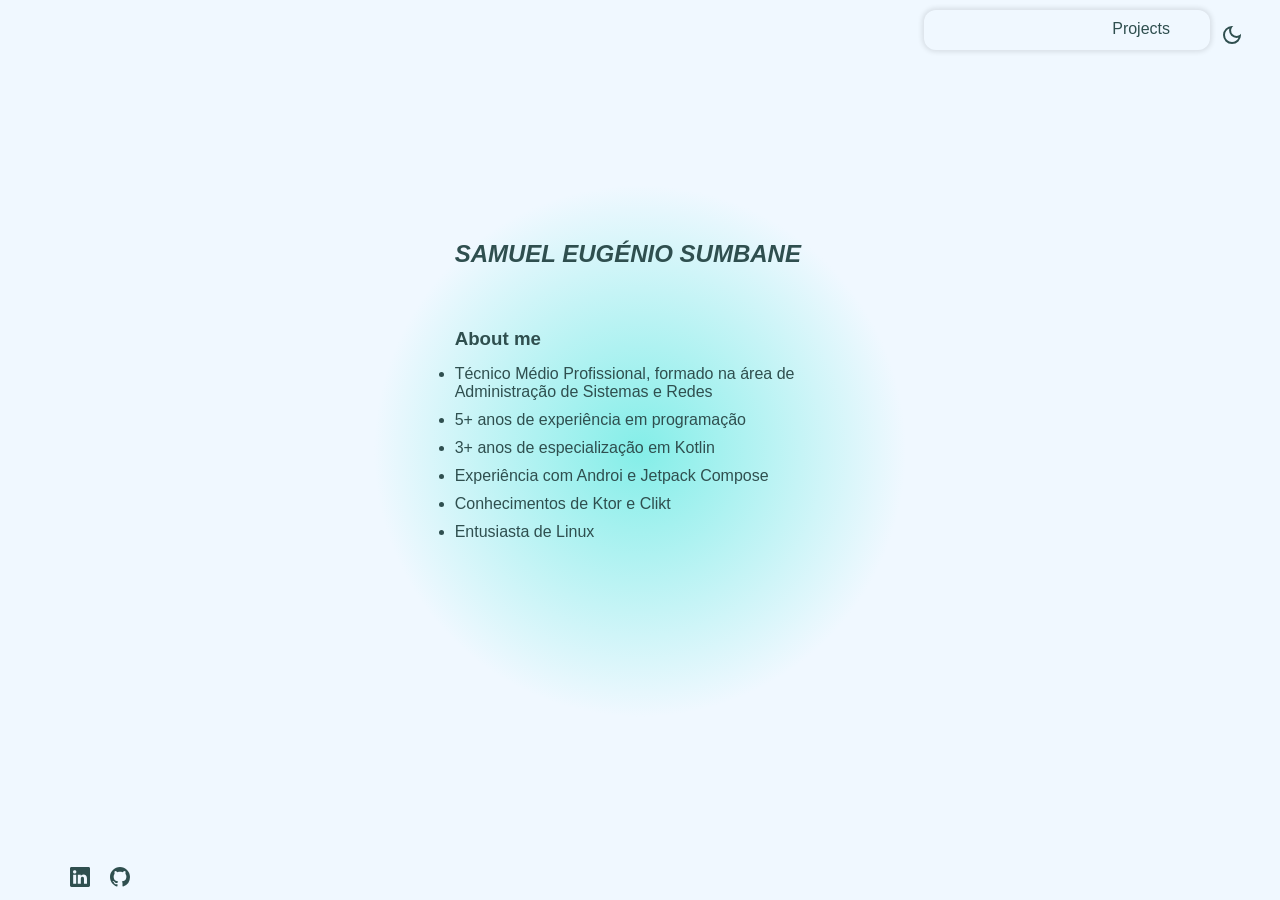
==== index.html @ 03520e5c "first commit" ====
<!DOCTYPE html>
<html lang="en">
  <head>
    <meta charset="UTF-8">
    <meta name="viewport" content="width=device-width, initial-scale=1">
    <title>About Me</title>
    <link href="styles/style.css" rel="stylesheet">
    <link href="styles/media_queries.css" rel="stylesheet">
    <link rel="shortcut icon" href="src/images/samuel.ico" type="image/x-icon">
    <script type="text/javascript" src="src/scripts/script.js" defer></script>
  </head>
  <body class="">
  
    <nav>
      <ul>
        <li><a href="index.html" id="active">About me</a></li>
        <li><a href="projects.html">Projects</a></li>
      </ul>

      <button id="switch-theme">
        <svg xmlns="http://www.w3.org/2000/svg" height="24px" viewBox="0 -960 960 960" width="24px" fill="#e3e3e3"><path d="M480-120q-150 0-255-105T120-480q0-150 105-255t255-105q14 0 27.5 1t26.5 3q-41 29-65.5 75.5T444-660q0 90 63 153t153 63q55 0 101-24.5t75-65.5q2 13 3 26.5t1 27.5q0 150-105 255T480-120Zm0-80q88 0 158-48.5T740-375q-20 5-40 8t-40 3q-123 0-209.5-86.5T364-660q0-20 3-40t8-40q-78 32-126.5 102T200-480q0 116 82 198t198 82Zm-10-270Z"/></svg>
        <svg xmlns="http://www.w3.org/2000/svg" height="24px" viewBox="0 -960 960 960" width="24px" fill="#e3e3e3"><path d="M565-395q35-35 35-85t-35-85q-35-35-85-35t-85 35q-35 35-35 85t35 85q35 35 85 35t85-35Zm-226.5 56.5Q280-397 280-480t58.5-141.5Q397-680 480-680t141.5 58.5Q680-563 680-480t-58.5 141.5Q563-280 480-280t-141.5-58.5ZM200-440H40v-80h160v80Zm720 0H760v-80h160v80ZM440-760v-160h80v160h-80Zm0 720v-160h80v160h-80ZM256-650l-101-97 57-59 96 100-52 56Zm492 496-97-101 53-55 101 97-57 59Zm-98-550 97-101 59 57-100 96-56-52ZM154-212l101-97 55 53-97 101-59-57Zm326-268Z"/></svg>
      </button>
    </nav> 
    
    <main>
      <section>
        <h1>SAMUEL EUGÉNIO SUMBANE</h1>
        <h3>About me</h3>
        <ul>
          <li>Técnico Médio Profissional, formado na área de Administração de Sistemas e Redes</li>
          <li>5+ anos de experiência em programação</li>
          <li>3+ anos de especialização em Kotlin</li>
          <li>Experiência com Androi e Jetpack Compose</li>
          <li>Conhecimentos de Ktor e Clikt</li>
          <li>Entusiasta de Linux</li>
        </ul>
      </section>
    </main>
  
    <footer>
      <ul>
        <li>
          <a href=""https://www.linkedin.com/in/samuel-sumbane-a689862b3>
            <svg xmlns="http://www.w3.org/2000/svg" width="20" height="20" fill="currentColor" class="bi bi-linkedin" viewBox="0 0 16 16">
              <path d="M0 1.146C0 .513.526 0 1.175 0h13.65C15.474 0 16 .513 16 1.146v13.708c0 .633-.526 1.146-1.175 1.146H1.175C.526 16 0 15.487 0 14.854V1.146zm4.943 12.248V6.169H2.542v7.225h2.401zm-1.2-8.212c.837 0 1.358-.554 1.358-1.248-.015-.709-.52-1.248-1.342-1.248-.822 0-1.359.54-1.359 1.248 0 .694.521 1.248 1.327 1.248h.016zm4.908 8.212V9.359c0-.216.016-.432.08-.586.173-.431.568-.878 1.232-.878.869 0 1.216.662 1.216 1.634v3.865h2.401V9.25c0-2.22-1.184-3.252-2.764-3.252-1.274 0-1.845.7-2.165 1.193v.025h-.016a5.54 5.54 0 0 1 .016-.025V6.169h-2.4c.03.678 0 7.225 0 7.225h2.4z"/>
            </svg>      
          </a>
        </li>

        <li>
          <a id="github" href="https://github.com/samuelsumbane" target="_blank">
            <svg xmlns="http://www.w3.org/2000/svg" width="20" height="20" fill="currentColor" class="bi bi-github" viewBox="0 0 16 16">
              <path d="M8 0C3.58 0 0 3.58 0 8c0 3.54 2.29 6.53 5.47 7.59.4.07.55-.17.55-.38 0-.19-.01-.82-.01-1.49-2.01.37-2.53-.49-2.69-.94-.09-.23-.48-.94-.82-1.13-.28-.15-.68-.52-.01-.53.63-.01 1.08.58 1.23.82.72 1.21 1.87.87 2.33.66.07-.52.28-.87.51-1.07-1.78-.2-3.64-.89-3.64-3.95 0-.87.31-1.59.82-2.15-.08-.2-.36-1.02.08-2.12 0 0 .67-.21 2.2.82.64-.18 1.32-.27 2-.27.68 0 1.36.09 2 .27 1.53-1.04 2.2-.82 2.2-.82.44 1.1.16 1.92.08 2.12.51.56.82 1.27.82 2.15 0 3.07-1.87 3.75-3.65 3.95.29.25.54.73.54 1.48 0 1.07-.01 1.93-.01 2.2 0 .21.15.46.55.38A8.012 8.012 0 0 0 16 8c0-4.42-3.58-8-8-8z"/>
            </svg>
          </a>
        </li>
      </ul>
    </footer>
    
  </body>
</html>
---- styles/style.css ----
:root {
  --text-color: darkslategray;
  --bg-color: aliceblue;
  --active-anchor: rgb(7, 21, 33);
  --secondary-background: #84eee8;
  --project-link: blue;
  --surface-color: lightgray;
}

.darkmode {
  --text-color: #E0E0E0 ;
  --bg-color: rgb(40, 42, 43);
  --active-anchor: aliceblue;
  --secondary-background: #51849f;
  --project-link: dodgerblue;
  --surface-color: darkslategray;
}

* {
  padding: 0;
  margin: 0;
}

body {
  position: fixed;
  background-color: var(--bg-color);
  width: 100%;
  height: 100%;
  display: flex;
  flex-direction: column;
  font-family: sans-serif;
}

nav {
  height: 50px;
  display: flex;
  justify-content: end;
}


nav ul {
  display: flex;
  justify-content: end;
  margin-top: 10px;
  margin-right: 10px;
  z-index: 10;
  border-radius: 12px;
  box-shadow: 0 0 5px 2px rgba(0, 0, 0, 0.1);
  transition: 0.5s ease-in;
}

nav ul:hover {
  box-shadow: 0 0 5px 2px rgba(4, 48, 66, 0.2);
}

nav ul li {
  list-style: none;
  padding:10px 40px;
}

nav ul li a {
  text-decoration: none;
  color: var(--text-color);
  font-weight: 500;
}

#active {
  color: aliceblue;
}

#active:hover {
  color: dodgerblue;
}

nav ul li a:hover {
  color: dodgerblue;
  transition: 0.5s;
}

main {
  margin: 20px auto;
  background-color: var(--bg-color);
  background-image: radial-gradient(circle, var(--secondary-background), var(--bg-color), var(--bg-color));
  height:calc(100% - 100px);
  overflow: hidden;
}

main section {
  margin: auto;
  /* background-color: red; */
  height: 100%;
  width: 50%;
  /* min-width: 400px; */
  max-width: 1300px;
  padding: 70px;
  color: var(--text-color);
  overflow: auto;
}

 
main section h1 {
  padding: 100px 0px 50px;
  font-size: 1.5em;
  font-style: italic;
  color: rgb(5, 0, 0,);
}


main section h3{
  padding: 10px 10px 10px 0;
}

main section div {
  background-color: rgba(15, 0, 0, 0.1);
  padding: 10px;
  border-radius: 12px;
  margin-top: 40px;
}

main section div:hover {
  background-color: var(--surface-color);
  border-radius: 12px;
  transition: 0.10s;
}


.project-description {
  margin: 15px 0px;
}

main section div p:last-child a{
  margin: 0 10px;
  color: var(--project-link);
  text-decoration: none;
}

main section ul li {
  color: var(--text-color);
  padding: 5px 0;
}

footer { height: 50px }

footer ul {
  display: flex;
  padding-left: 50px;
  margin-top: 15px;
}

footer ul li {
  list-style: none;
  padding-left: 20px;
}


footer ul li a {
  background-repeat: no-repeat;
  background-size: 23px;
  /* padding: 5px 16px; */
}

footer ul li a svg {
  fill: var(--text-color);
  size: 32px;
}

#switch-theme {
  margin: 10px 10px 0 0;
  width: 50px;
  height: 50px;
  border: none;
  border-radius: 50%;
  background-color: transparent;
}

#switch-theme svg {
  fill: var(--text-color);
}
 
.darkmode #switch-theme svg:last-child {
  display: block;
}
.darkmode #switch-theme svg:first-child {
  display: none;
}

#switch-theme svg:first-child {
  display: block;
}

#switch-theme svg:last-child {
  display: none;
}
---- styles/media_queries.css ----
@media(max-width: 480px){
  nav {
    justify-content: center;
  }

  main {
    width: 90%;
  }
  
  main section {
    width: 90% !important;
    padding: 20px;
    margin:auto;
  }

}
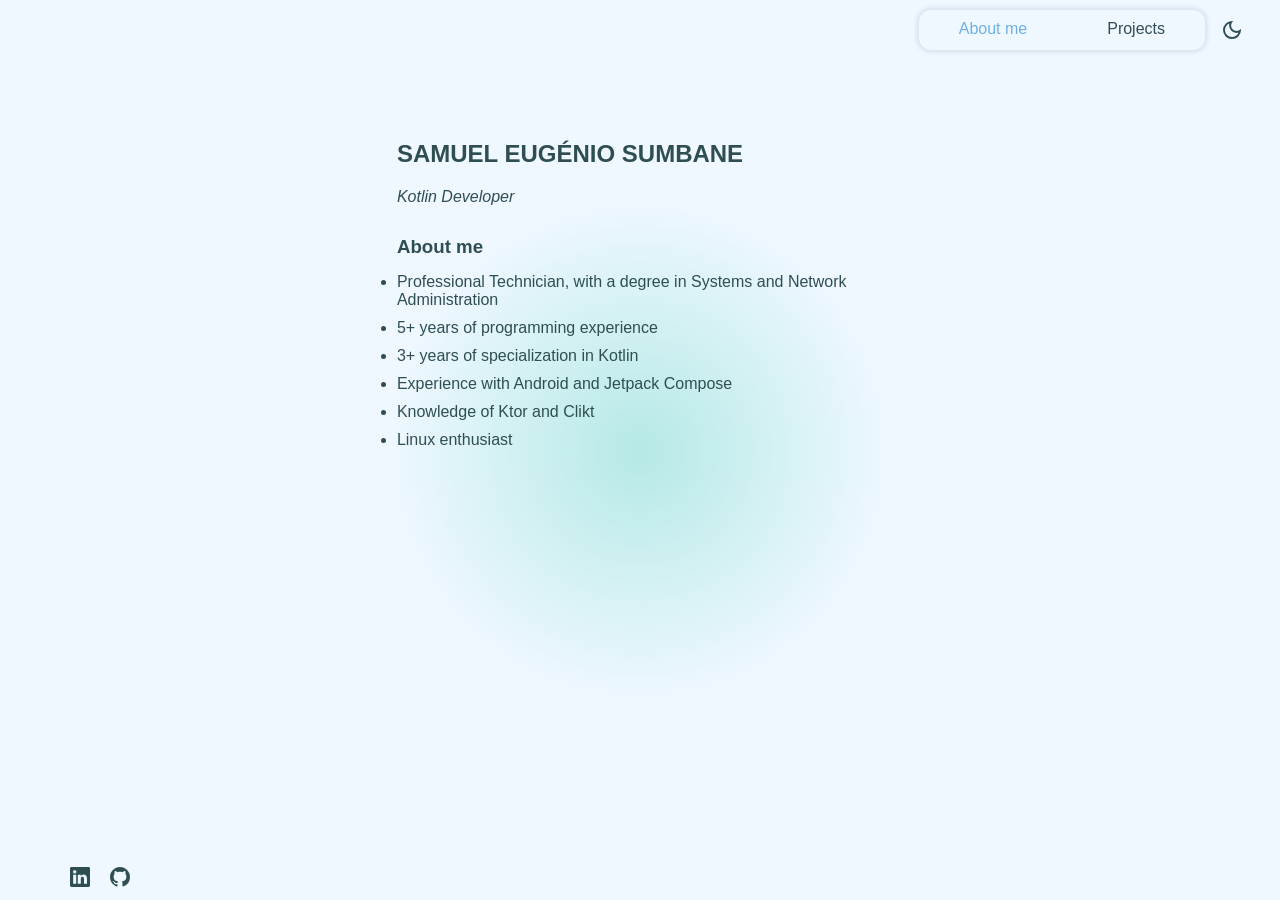
==== commit 3e9414bc: "UX optimizations" ====
--- a/index.html
+++ b/index.html
@@ -3,7 +3,20 @@
   <head>
     <meta charset="UTF-8">
     <meta name="viewport" content="width=device-width, initial-scale=1">
-    <title>About Me</title>
+    <meta
+      name="description"
+      content="Portfolio of Samuel Eugénio Sumbane, a programmer specializing in Kotlin. Learn about my projects and experience"
+    >
+    <meta name="author" content="Samuel Sumbane">
+    <meta name="robots" content="index, follow">
+    <meta property="og:type" content="website">
+    <meta property="og:title" content="Samuel Eugénio Sumbane — Kotlin Developer">
+    <meta
+      property="og:description"
+      content="Portfolio of Samuel Eugénio Sumbane, a programmer specializing in Kotlin. Learn about my projects and experience."
+    >
+    <meta property="og:image" content="src/images/samuel.ico">
+    <title>Samuel Eugénio Sumbane - Kotlin Developer</title>
     <link href="styles/style.css" rel="stylesheet">
     <link href="styles/media_queries.css" rel="stylesheet">
     <link rel="shortcut icon" href="src/images/samuel.ico" type="image/x-icon">
@@ -26,14 +39,15 @@
     <main>
       <section>
         <h1>SAMUEL EUGÉNIO SUMBANE</h1>
+        <p id="kotlin_developer">Kotlin Developer</p>
         <h3>About me</h3>
         <ul>
-          <li>Técnico Médio Profissional, formado na área de Administração de Sistemas e Redes</li>
-          <li>5+ anos de experiência em programação</li>
-          <li>3+ anos de especialização em Kotlin</li>
-          <li>Experiência com Androi e Jetpack Compose</li>
-          <li>Conhecimentos de Ktor e Clikt</li>
-          <li>Entusiasta de Linux</li>
+          <li>Professional Technician, with a degree in Systems and Network Administration</li>
+          <li>5+ years of programming experience</li>
+          <li>3+ years of specialization in Kotlin</li>
+          <li>Experience with Android and Jetpack Compose</li>
+          <li>Knowledge of Ktor and Clikt</li>
+          <li>Linux enthusiast</li>
         </ul>
       </section>
     </main>
--- a/styles/style.css
+++ b/styles/style.css
@@ -1,10 +1,12 @@
 :root {
   --text-color: darkslategray;
   --bg-color: aliceblue;
-  --active-anchor: rgb(7, 21, 33);
-  --secondary-background: #84eee8;
+  --active-anchor: #6db1e3;
+  --secondary-background: #b5e9e6;
   --project-link: blue;
   --surface-color: lightgray;
+  --nav-shadow: rgba(0, 0, 0, 0.1);
+  --nav-shadow-hover: rgba(4, 48, 66, 0.2);
 }
 
 .darkmode {
@@ -14,6 +16,8 @@
   --secondary-background: #51849f;
   --project-link: dodgerblue;
   --surface-color: darkslategray;
+  --nav-shadow: rgba(255, 255, 255, 0.1);
+  --nav-shadow-hover: rgba(50, 138, 221, 0.2);
 }
 
 * {
@@ -45,12 +49,12 @@
   margin-right: 10px;
   z-index: 10;
   border-radius: 12px;
-  box-shadow: 0 0 5px 2px rgba(0, 0, 0, 0.1);
+  box-shadow: 0 0 5px 2px var(--nav-shadow);
   transition: 0.5s ease-in;
 }
 
 nav ul:hover {
-  box-shadow: 0 0 5px 2px rgba(4, 48, 66, 0.2);
+  box-shadow: 0 0 5px 2px var(--nav-shadow-hover);
 }
 
 nav ul li {
@@ -65,7 +69,7 @@
 }
 
 #active {
-  color: aliceblue;
+  color: var(--active-anchor);
 }
 
 #active:hover {
@@ -89,7 +93,7 @@
   margin: auto;
   /* background-color: red; */
   height: 100%;
-  width: 50%;
+  width: 70%;
   /* min-width: 400px; */
   max-width: 1300px;
   padding: 70px;
@@ -99,12 +103,15 @@
 
  
 main section h1 {
-  padding: 100px 0px 50px;
+  padding-top: -10px;
   font-size: 1.5em;
+  color: rgb(5, 0, 0,);
+}
+
+#kotlin_developer {
+  padding: 20px 0px;
   font-style: italic;
-  color: rgb(5, 0, 0,);
-}
-
+}
 
 main section h3{
   padding: 10px 10px 10px 0;
@@ -165,7 +172,7 @@
 }
 
 #switch-theme {
-  margin: 10px 10px 0 0;
+  margin: 5px 10px 0 5px;
   width: 50px;
   height: 50px;
   border: none;
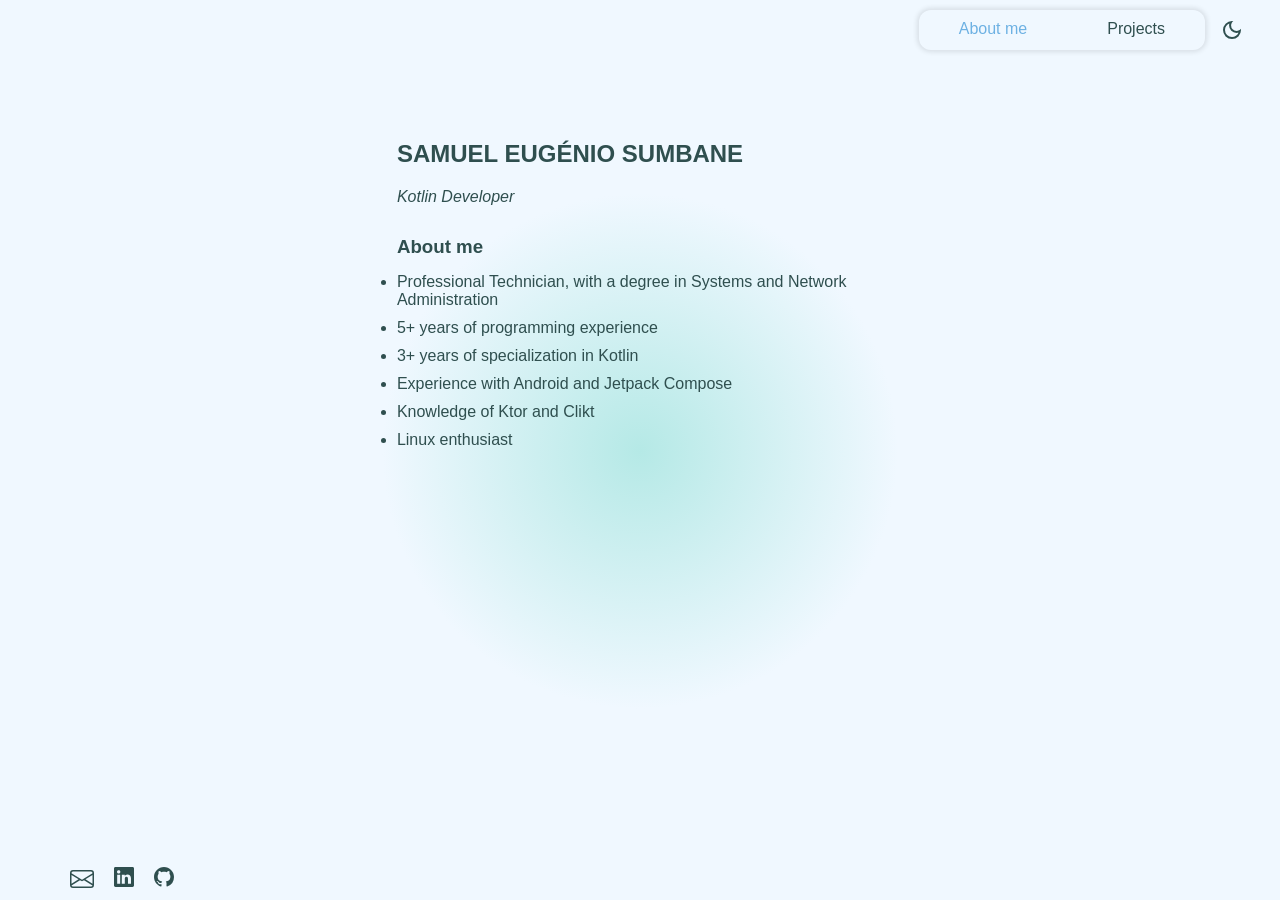
==== commit 6c71306b: "UX optimizations" ====
--- a/index.html
+++ b/index.html
@@ -55,7 +55,17 @@
     <footer>
       <ul>
         <li>
-          <a href=""https://www.linkedin.com/in/samuel-sumbane-a689862b3>
+          <a href="mailto:samuelsumbane143@gmail.com"
+            aria-label="Send email to Samuel Sumbane"
+          >
+            <svg xmlns="http://www.w3.org/2000/svg" width="24" height="24" fill="currentColor" class="bi bi-envelope" viewBox="0 0 16 16">
+              <path d="M0 4a2 2 0 0 1 2-2h12a2 2 0 0 1 2 2v8a2 2 0 0 1-2 2H2a2 2 0 0 1-2-2V4Zm2-1a1 1 0 0 0-1 1v.217l7 4.2 7-4.2V4a1 1 0 0 0-1-1H2Zm13 2.383-4.708 2.825L15 11.105V5.383Zm-.034 6.876-5.64-3.471L8 9.583l-1.326-.795-5.64 3.47A1 1 0 0 0 2 13h12a1 1 0 0 0 .966-.741ZM1 11.105l4.708-2.897L1 5.383v5.722Z"/>
+            </svg>
+          </a>
+        </li>
+
+        <li>
+          <a href="https://www.linkedin.com/in/samuel-sumbane-a689862b3" target="_blank">
             <svg xmlns="http://www.w3.org/2000/svg" width="20" height="20" fill="currentColor" class="bi bi-linkedin" viewBox="0 0 16 16">
               <path d="M0 1.146C0 .513.526 0 1.175 0h13.65C15.474 0 16 .513 16 1.146v13.708c0 .633-.526 1.146-1.175 1.146H1.175C.526 16 0 15.487 0 14.854V1.146zm4.943 12.248V6.169H2.542v7.225h2.401zm-1.2-8.212c.837 0 1.358-.554 1.358-1.248-.015-.709-.52-1.248-1.342-1.248-.822 0-1.359.54-1.359 1.248 0 .694.521 1.248 1.327 1.248h.016zm4.908 8.212V9.359c0-.216.016-.432.08-.586.173-.431.568-.878 1.232-.878.869 0 1.216.662 1.216 1.634v3.865h2.401V9.25c0-2.22-1.184-3.252-2.764-3.252-1.274 0-1.845.7-2.165 1.193v.025h-.016a5.54 5.54 0 0 1 .016-.025V6.169h-2.4c.03.678 0 7.225 0 7.225h2.4z"/>
             </svg>      
--- a/styles/style.css
+++ b/styles/style.css
@@ -13,9 +13,9 @@
   --text-color: #E0E0E0 ;
   --bg-color: rgb(40, 42, 43);
   --active-anchor: aliceblue;
-  --secondary-background: #51849f;
+  --secondary-background:rgba(52, 68, 113, 0.8);
   --project-link: dodgerblue;
-  --surface-color: darkslategray;
+  --surface-color: rgba(46, 51, 63, 0.8);
   --nav-shadow: rgba(255, 255, 255, 0.1);
   --nav-shadow-hover: rgba(50, 138, 221, 0.2);
 }
@@ -121,7 +121,12 @@
   background-color: rgba(15, 0, 0, 0.1);
   padding: 10px;
   border-radius: 12px;
-  margin-top: 40px;
+  margin: 20px 0;
+  transition: 0.5s ease-in-out;
+}
+
+main section div:last-child {
+  margin-bottom: 80px;
 }
 
 main section div:hover {
